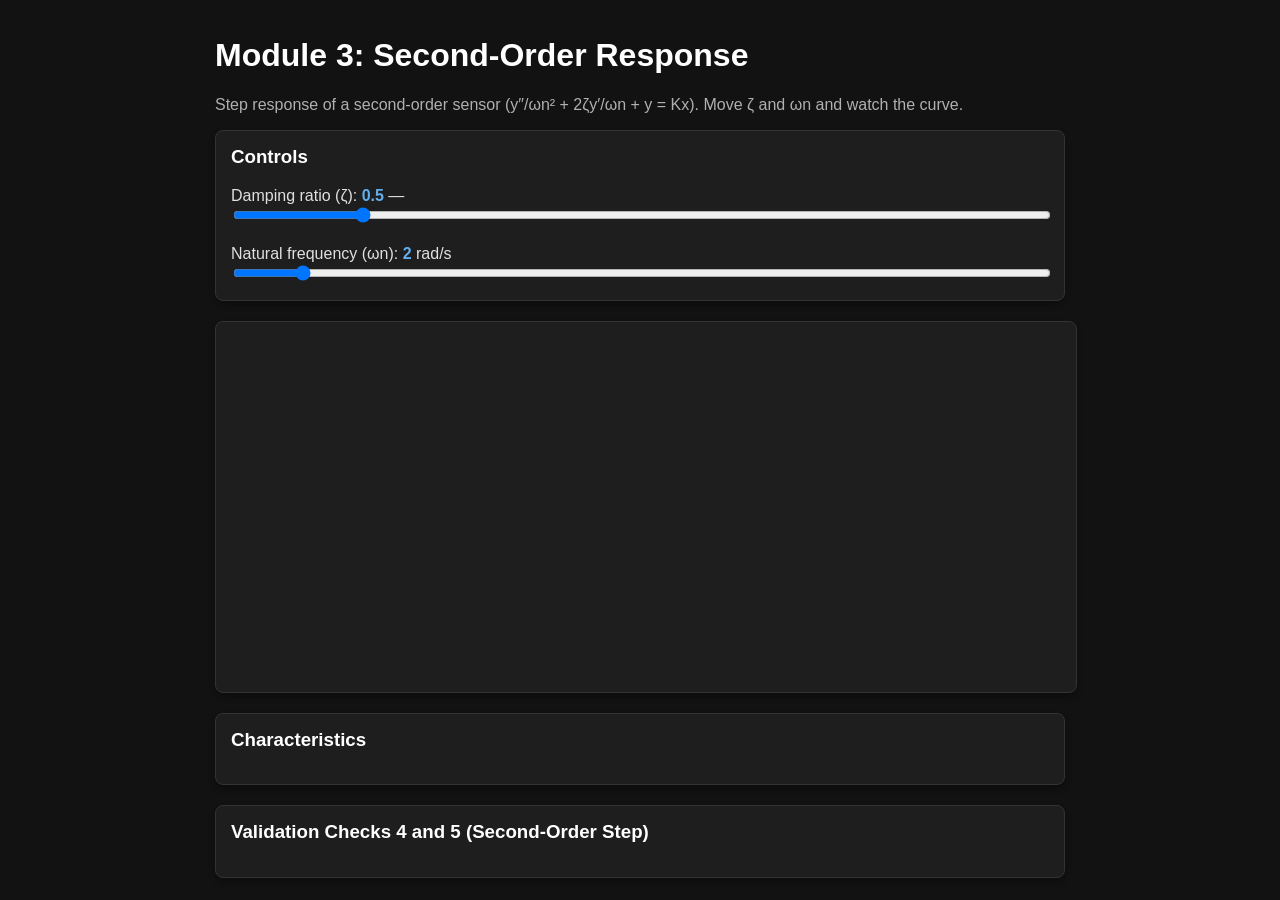
==== module3.html @ bf4c7bb0 "Add files via upload" ====
<!DOCTYPE html>
<html lang="en">
<head>
<meta charset="UTF-8">
<meta name="viewport" content="width=device-width, initial-scale=1">
<title>Dynamic Characteristics Toolkit - Module 3</title>
<script src="https://cdn.plot.ly/plotly-2.35.2.min.js"></script>
<script src="model.js"></script>
</head>
<body style="font-family: sans-serif; max-width: 850px; margin: auto; padding: 16px; background-color: #121212; color: #e0e0e0;">

  <h1 style="color: #ffffff;">Module 3: Second-Order Response</h1>
  <p style="color: #b0b0b0;">Step response of a second-order sensor (y″/ωn² + 2ζy′/ωn + y = Kx). Move ζ and ωn and watch the curve.</p>

  <div style="background: #1e1e1e; padding: 15px; border-radius: 8px; box-shadow: 0 4px 6px rgba(0,0,0,0.3); border: 1px solid #333;">
    <h3 style="color: #ffffff; margin-top: 0;">Controls</h3>

    <label>Damping ratio (ζ): <b id="zetaValue" style="color: #61afef;">0.5</b> — <b id="caseLabel" style="color: #e5c07b;"></b></label><br>
    <input id="zeta" type="range" min="0.05" max="3" step="0.05" value="0.5" style="width:100%"><br><br>

    <label>Natural frequency (ωn): <b id="wnValue" style="color: #61afef;">2</b> rad/s</label><br>
    <input id="wn" type="range" min="0.5" max="20" step="0.5" value="2" style="width:100%">
  </div>

  <!-- Main Response Plot -->
  <div id="plot" style="width:100%; height:360px; margin-top: 20px; background: #1e1e1e; border-radius: 8px; padding: 5px; box-shadow: 0 4px 6px rgba(0,0,0,0.3); border: 1px solid #333;"></div>

  <!-- Characteristics read-out -->
  <div style="background: #1e1e1e; padding: 15px; border-radius: 8px; box-shadow: 0 4px 6px rgba(0,0,0,0.3); border: 1px solid #333; margin-top: 20px;">
    <h3 style="color: #ffffff; margin-top: 0;">Characteristics</h3>
    <p id="charResult" style="font-weight: bold; color: #61afef; line-height: 1.6;"></p>
  </div>

  <!-- Validation checks 4 and 5 (fixed values, independent of the sliders) -->
  <div style="background: #1e1e1e; padding: 15px; border-radius: 8px; box-shadow: 0 4px 6px rgba(0,0,0,0.3); border: 1px solid #333; margin-top: 20px;">
    <h3 style="color: #ffffff; margin-top: 0;">Validation Checks 4 and 5 (Second-Order Step)</h3>
    <p id="validationResult" style="font-weight: bold; color: #61afef; line-height: 1.6;"></p>
  </div>

<script>
const PASS = '<b style="color: #98c379;">PASS</b>';
const FAIL = '<b style="color: #e06c75;">FAIL</b>';

function caseName(zeta) {
  if (zeta < 1 - ZETA_CRIT_TOL) return 'Underdamped';
  if (zeta <= 1 + ZETA_CRIT_TOL) return 'Critically damped';
  return 'Overdamped';
}

function draw() {
  const zeta = parseFloat(document.getElementById('zeta').value);
  const wn = parseFloat(document.getElementById('wn').value);

  document.getElementById('zetaValue').textContent = zeta;
  document.getElementById('wnValue').textContent = wn;
  document.getElementById('caseLabel').textContent = caseName(zeta);

  // All maths comes from model.js
  const t = timeVector(zeta, wn);
  const y = stepResponse(t, zeta, wn);
  const c = characteristics(zeta, wn);
  const tEnd = t[t.length - 1];

  const traces = [
    { x: t, y: y, mode: 'lines', name: 'Response', line: { color: '#61afef', width: 3 } },
    { x: [0, tEnd], y: [1, 1], mode: 'lines', name: 'Final value', line: { color: '#555555', width: 1, dash: 'dash' } }
  ];

  if (c.tp !== null) {
    traces.push({
      x: [c.tp], y: [1 + c.Mp], mode: 'markers', name: 'Peak',
      marker: { color: '#e06c75', size: 10 }
    });
    document.getElementById('charResult').innerHTML =
      `Damped frequency ωd = ${c.wd.toFixed(3)} rad/s<br>` +
      `Peak time tp = π/ωd = ${c.tp.toFixed(3)} s<br>` +
      `Overshoot Mp = ${(c.Mp * 100).toFixed(1)} % (peak value ${(1 + c.Mp).toFixed(3)})`;
  } else {
    document.getElementById('charResult').innerHTML =
      `No overshoot and no peak time: the response never exceeds the final value.<br>` +
      `<span style="color: #e5c07b;">tp, Mp and ωd exist only for ζ &lt; 1.</span>`;
  }

  const layout = {
    paper_bgcolor: '#1e1e1e',
    plot_bgcolor: '#1e1e1e',
    font: { color: '#e0e0e0' },
    title: { text: 'Step Response y(t)/(KA)', font: { size: 14 } },
    xaxis: { title: 'Time t (s)', gridcolor: '#333333', zerolinecolor: '#555555' },
    yaxis: { title: 'y(t)/(KA)', gridcolor: '#333333', zerolinecolor: '#555555' },
    margin: { t: 30, b: 40, l: 50, r: 20 },
    legend: { orientation: 'h', y: -0.25 }
  };
  Plotly.react('plot', traces, layout);
}

function validate() {
  // Check 4: zeta = 0.5, wn = 2 -> overshoot 16.3 %
  const c4 = characteristics(0.5, 2);
  const y4 = stepResponse(timeVector(0.5, 2), 0.5, 2);
  const sampled4 = Math.max(...y4) - 1;
  const ok4 = Math.abs(c4.Mp - 0.163) < 0.001 && Math.abs(sampled4 - 0.163) < 0.002;

  // Check 5: zeta = 1 -> no overshoot
  const c5 = characteristics(1, 2);
  const y5 = stepResponse(timeVector(1, 2), 1, 2);
  const ok5 = Math.max(...y5) <= 1 && c5.Mp === null;

  document.getElementById('validationResult').innerHTML =
    `Check 4 (ζ = 0.5): overshoot = ${(c4.Mp * 100).toFixed(1)} % (Expected: 16.3 %), ` +
    `peak read from the curve = ${(sampled4 * 100).toFixed(1)} % — ${ok4 ? PASS : FAIL}<br>` +
    `Check 5 (ζ = 1): maximum of curve = ${Math.max(...y5).toFixed(4)} (Expected: no overshoot, ≤ 1) — ${ok5 ? PASS : FAIL}`;
}

document.getElementById('zeta').addEventListener('input', draw);
document.getElementById('wn').addEventListener('input', draw);
validate();
draw();
</script>
</body>
</html>
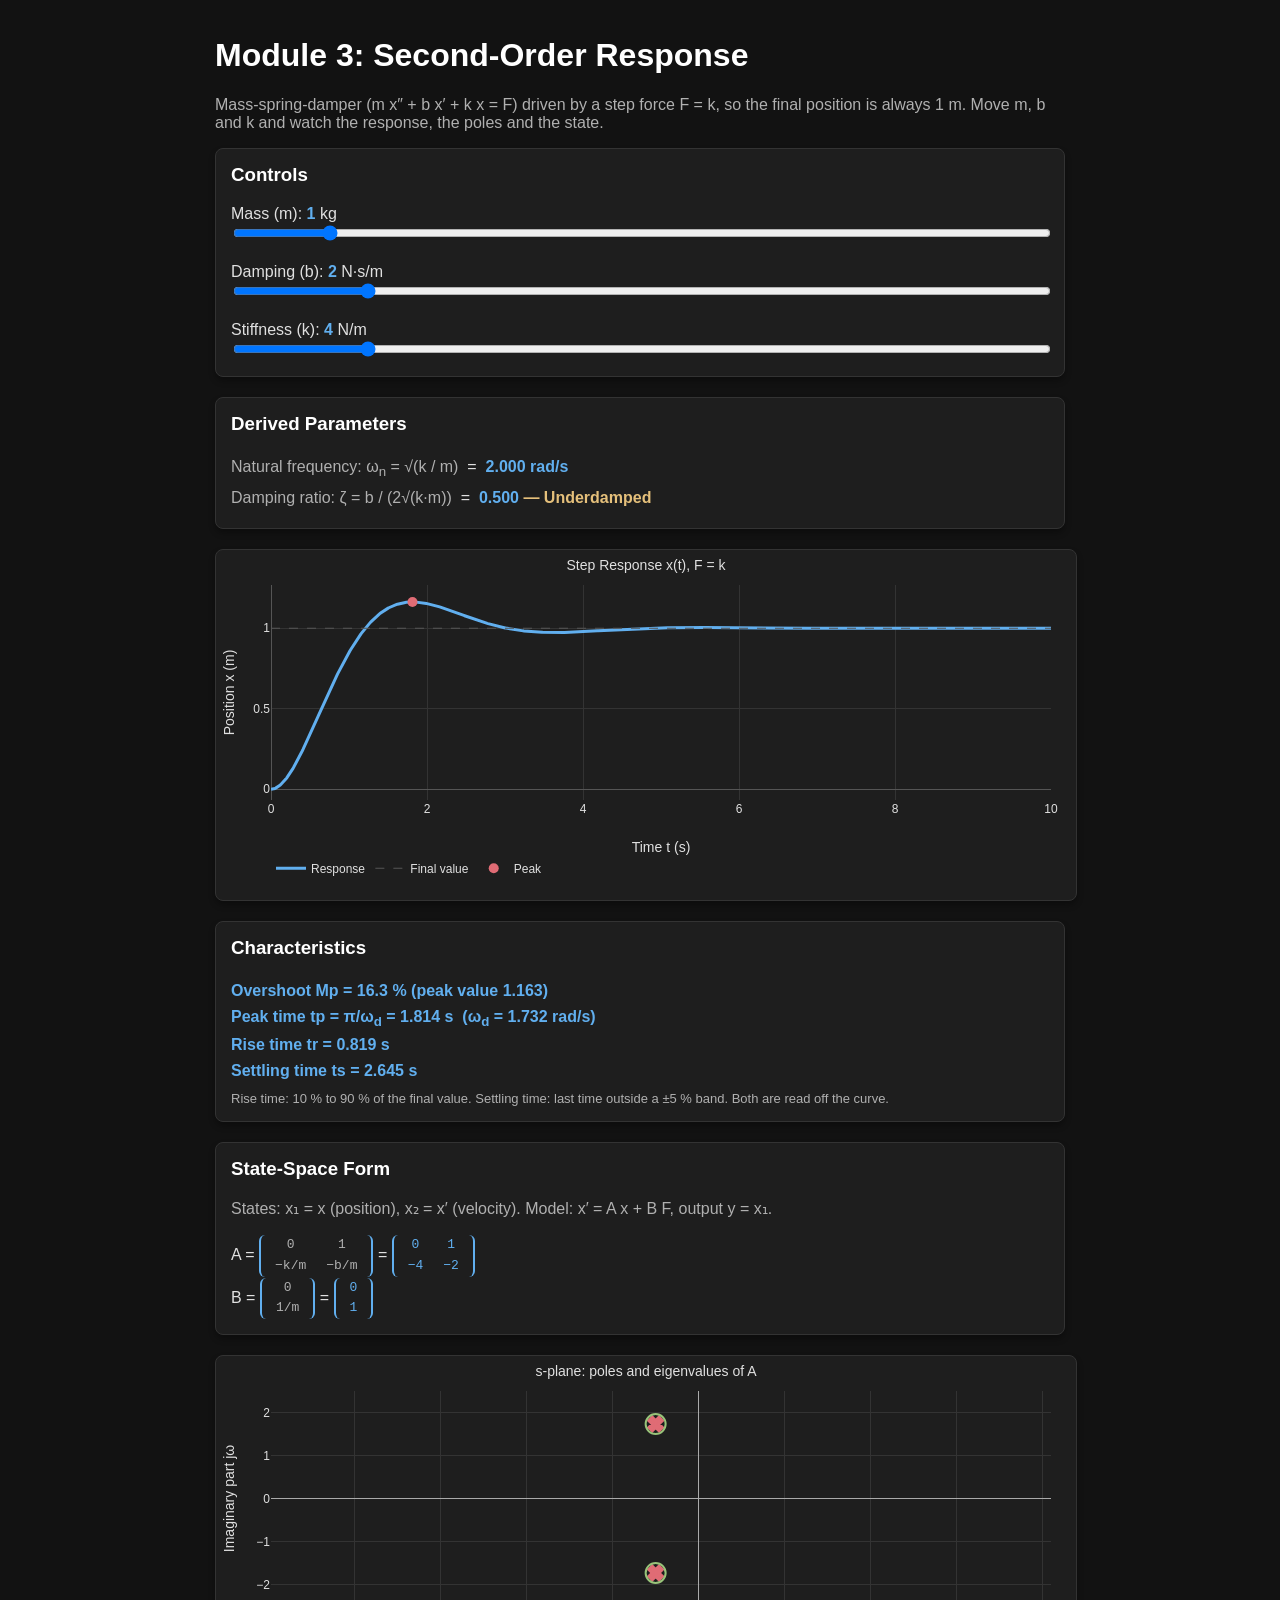
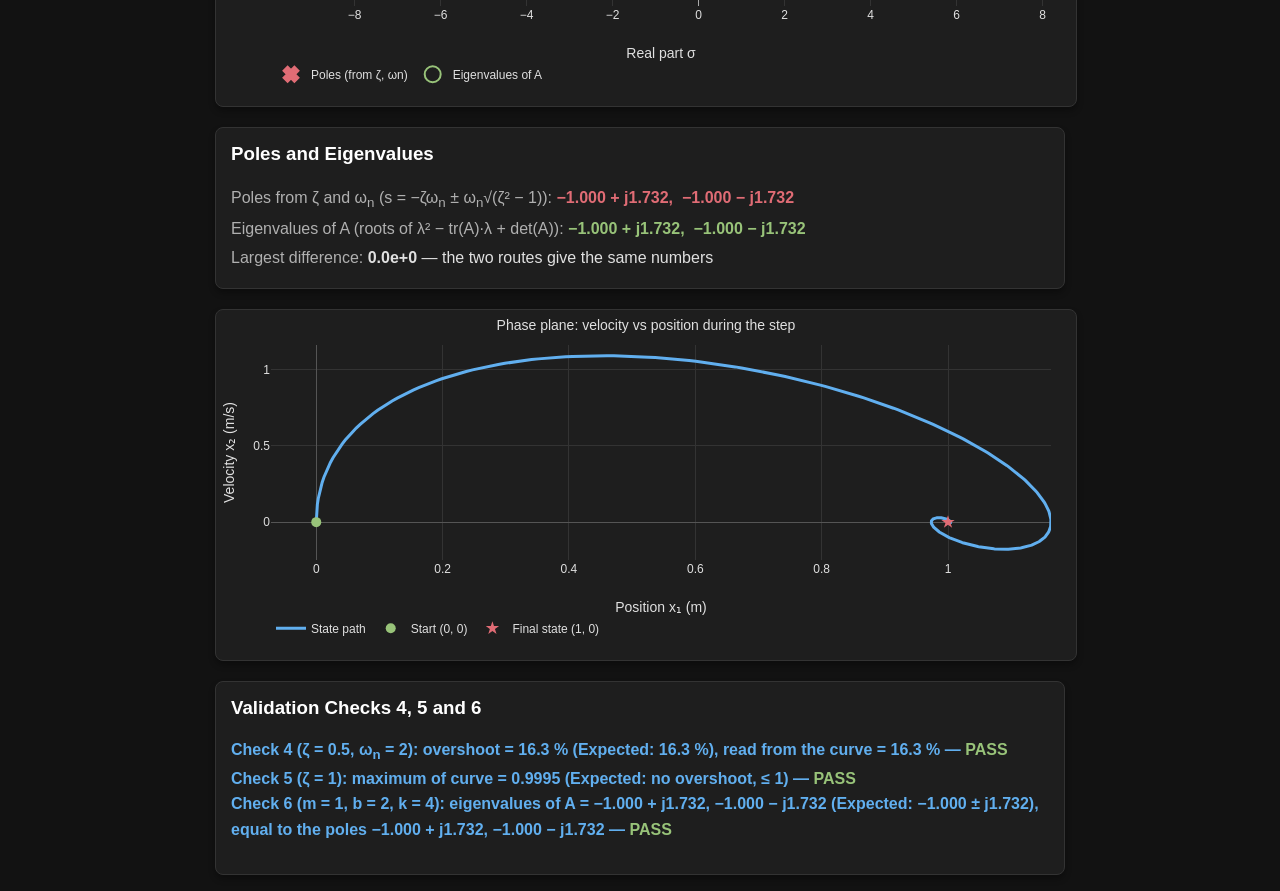
==== commit 7d49315d: "Update module3.html State Space Modeling add-ons" ====
--- a/module3.html
+++ b/module3.html
@@ -5,95 +5,420 @@
 <meta name="viewport" content="width=device-width, initial-scale=1">
 <title>Dynamic Characteristics Toolkit - Module 3</title>
 <script src="https://cdn.plot.ly/plotly-2.35.2.min.js"></script>
-<script src="model.js"></script>
 </head>
 <body style="font-family: sans-serif; max-width: 850px; margin: auto; padding: 16px; background-color: #121212; color: #e0e0e0;">
 
   <h1 style="color: #ffffff;">Module 3: Second-Order Response</h1>
-  <p style="color: #b0b0b0;">Step response of a second-order sensor (y″/ωn² + 2ζy′/ωn + y = Kx). Move ζ and ωn and watch the curve.</p>
+  <p style="color: #b0b0b0;">Mass-spring-damper (m x″ + b x′ + k x = F) driven by a step force F = k, so the final position is always 1 m. Move m, b and k and watch the response, the poles and the state.</p>
 
   <div style="background: #1e1e1e; padding: 15px; border-radius: 8px; box-shadow: 0 4px 6px rgba(0,0,0,0.3); border: 1px solid #333;">
     <h3 style="color: #ffffff; margin-top: 0;">Controls</h3>
 
-    <label>Damping ratio (ζ): <b id="zetaValue" style="color: #61afef;">0.5</b> — <b id="caseLabel" style="color: #e5c07b;"></b></label><br>
-    <input id="zeta" type="range" min="0.05" max="3" step="0.05" value="0.5" style="width:100%"><br><br>
-
-    <label>Natural frequency (ωn): <b id="wnValue" style="color: #61afef;">2</b> rad/s</label><br>
-    <input id="wn" type="range" min="0.5" max="20" step="0.5" value="2" style="width:100%">
+    <label>Mass (m): <b id="mValue" style="color: #61afef;">1</b> kg</label><br>
+    <input id="m" type="range" min="0.5" max="5" step="0.5" value="1" style="width:100%"><br><br>
+
+    <label>Damping (b): <b id="bValue" style="color: #61afef;">2</b> N·s/m</label><br>
+    <input id="b" type="range" min="0.5" max="10" step="0.5" value="2" style="width:100%"><br><br>
+
+    <label>Stiffness (k): <b id="kValue" style="color: #61afef;">4</b> N/m</label><br>
+    <input id="k" type="range" min="1" max="20" step="1" value="4" style="width:100%">
+  </div>
+
+  <!-- Derived parameters with their equations -->
+  <div style="background: #1e1e1e; padding: 15px; border-radius: 8px; box-shadow: 0 4px 6px rgba(0,0,0,0.3); border: 1px solid #333; margin-top: 20px;">
+    <h3 style="color: #ffffff; margin-top: 0;">Derived Parameters</h3>
+    <p id="derived" style="line-height: 1.8; margin: 0;"></p>
   </div>
 
   <!-- Main Response Plot -->
-  <div id="plot" style="width:100%; height:360px; margin-top: 20px; background: #1e1e1e; border-radius: 8px; padding: 5px; box-shadow: 0 4px 6px rgba(0,0,0,0.3); border: 1px solid #333;"></div>
-
-  <!-- Characteristics read-out -->
+  <div id="plot" style="width:100%; height:340px; margin-top: 20px; background: #1e1e1e; border-radius: 8px; padding: 5px; box-shadow: 0 4px 6px rgba(0,0,0,0.3); border: 1px solid #333;"></div>
+
+  <!-- Characteristics -->
   <div style="background: #1e1e1e; padding: 15px; border-radius: 8px; box-shadow: 0 4px 6px rgba(0,0,0,0.3); border: 1px solid #333; margin-top: 20px;">
     <h3 style="color: #ffffff; margin-top: 0;">Characteristics</h3>
-    <p id="charResult" style="font-weight: bold; color: #61afef; line-height: 1.6;"></p>
-  </div>
-
-  <!-- Validation checks 4 and 5 (fixed values, independent of the sliders) -->
+    <p id="charResult" style="font-weight: bold; color: #61afef; line-height: 1.6; margin-bottom: 8px;"></p>
+    <p style="color: #b0b0b0; font-size: 13px; margin: 0;">Rise time: 10 % to 90 % of the final value. Settling time: last time outside a ±5 % band. Both are read off the curve.</p>
+  </div>
+
+  <!-- State space -->
   <div style="background: #1e1e1e; padding: 15px; border-radius: 8px; box-shadow: 0 4px 6px rgba(0,0,0,0.3); border: 1px solid #333; margin-top: 20px;">
-    <h3 style="color: #ffffff; margin-top: 0;">Validation Checks 4 and 5 (Second-Order Step)</h3>
+    <h3 style="color: #ffffff; margin-top: 0;">State-Space Form</h3>
+    <p style="color: #b0b0b0; margin-top: 0;">States: x₁ = x (position), x₂ = x′ (velocity). Model: x′ = A x + B F, output y = x₁.</p>
+    <div id="stateSpace" style="overflow-x: auto; line-height: 2.6;"></div>
+  </div>
+
+  <!-- s-plane -->
+  <div id="splane" style="width:100%; height:340px; margin-top: 20px; background: #1e1e1e; border-radius: 8px; padding: 5px; box-shadow: 0 4px 6px rgba(0,0,0,0.3); border: 1px solid #333;"></div>
+
+  <div style="background: #1e1e1e; padding: 15px; border-radius: 8px; box-shadow: 0 4px 6px rgba(0,0,0,0.3); border: 1px solid #333; margin-top: 20px;">
+    <h3 style="color: #ffffff; margin-top: 0;">Poles and Eigenvalues</h3>
+    <p id="poleResult" style="line-height: 1.8; margin: 0;"></p>
+  </div>
+
+  <!-- Phase plane -->
+  <div id="phase" style="width:100%; height:340px; margin-top: 20px; background: #1e1e1e; border-radius: 8px; padding: 5px; box-shadow: 0 4px 6px rgba(0,0,0,0.3); border: 1px solid #333;"></div>
+
+  <!-- Validation -->
+  <div style="background: #1e1e1e; padding: 15px; border-radius: 8px; box-shadow: 0 4px 6px rgba(0,0,0,0.3); border: 1px solid #333; margin-top: 20px;">
+    <h3 style="color: #ffffff; margin-top: 0;">Validation Checks 4, 5 and 6</h3>
     <p id="validationResult" style="font-weight: bold; color: #61afef; line-height: 1.6;"></p>
   </div>
+
+<script>
+// ===== MODEL (formerly model.js): pure maths, no page code =====
+// model.js: second-order sensor model (Module 3 maths, no UI code)
+//
+// Conventions
+//   time in seconds, wn in rad/s, zeta dimensionless (must be > 0)
+//   stepResponse returns the actual output K*A*(normalised curve)
+//   Mp is a FRACTION (0.163 = 16.3 %), not a percentage
+//   tp, Mp, wd are null when zeta >= 1 (no oscillation, so they do not exist)
+
+const ZETA_CRIT_TOL = 1e-3; // |zeta - 1| below this is treated as critically damped
+
+function checkParams(zeta, wn) {
+  if (!(zeta > 0) || !(wn > 0)) {
+    throw new Error("zeta and wn must both be > 0");
+  }
+}
+
+// Decay rate of the SLOWEST part of the response (rad/s).
+// This decides how long we must wait for the curve to settle.
+function slowestRate(zeta, wn) {
+  if (zeta < 1 - ZETA_CRIT_TOL) return zeta * wn;                         // envelope e^(-zeta*wn*t)
+  if (zeta <= 1 + ZETA_CRIT_TOL) return wn;                               // double pole at -wn
+  return wn * (zeta - Math.sqrt(zeta * zeta - 1));                        // slow real pole
+}
+
+// numpy: np.linspace(0, tEnd, n)
+// Window = 10 time constants of the slowest decay, capped at 100/wn
+// so a very small zeta does not produce an enormous window.
+function timeVector(zeta, wn, n = 1000) {
+  checkParams(zeta, wn);
+  const tEnd = Math.min(10 / slowestRate(zeta, wn), 100 / wn);
+  return Array.from({ length: n }, (_, i) => (tEnd * i) / (n - 1));
+}
+
+// ---- the three step responses (normalised: y/(K*A)) ----
+
+// zeta < 1:  1 - e^(-sigma t) [cos(wd t) + (sigma/wd) sin(wd t)]
+function underdamped(t, zeta, wn) {
+  const sigma = zeta * wn;
+  const wd = wn * Math.sqrt(1 - zeta * zeta);
+  return t.map(ti =>
+    1 - Math.exp(-sigma * ti) * (Math.cos(wd * ti) + (sigma / wd) * Math.sin(wd * ti))
+  );
+}
+
+// zeta = 1:  1 - (1 + wn t) e^(-wn t)
+function critical(t, wn) {
+  return t.map(ti => 1 - (1 + wn * ti) * Math.exp(-wn * ti));
+}
+
+// zeta > 1:  1 - (z+r)/(2r) e^(-wn(z-r)t) + (z-r)/(2r) e^(-wn(z+r)t),  r = sqrt(z^2-1)
+function overdamped(t, zeta, wn) {
+  const r = Math.sqrt(zeta * zeta - 1);
+  const c1 = (zeta + r) / (2 * r);
+  const c2 = (zeta - r) / (2 * r);
+  const p1 = wn * (zeta - r); // slow pole
+  const p2 = wn * (zeta + r); // fast pole
+  return t.map(ti => 1 - c1 * Math.exp(-p1 * ti) + c2 * Math.exp(-p2 * ti));
+}
+
+// Public entry point: picks the branch from zeta.
+// numpy: y = K*A * f(t)   ->   JS: t.map(...) then scale
+function stepResponse(t, zeta, wn, K = 1, A = 1) {
+  checkParams(zeta, wn);
+  let base;
+  if (zeta < 1 - ZETA_CRIT_TOL) base = underdamped(t, zeta, wn);
+  else if (zeta <= 1 + ZETA_CRIT_TOL) base = critical(t, wn);
+  else base = overdamped(t, zeta, wn);
+  return base.map(v => K * A * v);
+}
+
+// Mp = exp(-pi*zeta/sqrt(1-zeta^2)),  tp = pi/wd,  wd = wn*sqrt(1-zeta^2)
+function characteristics(zeta, wn) {
+  checkParams(zeta, wn);
+  if (zeta >= 1 - ZETA_CRIT_TOL) {
+    return { wd: null, tp: null, Mp: null };
+  }
+  const root = Math.sqrt(1 - zeta * zeta);
+  const wd = wn * root;
+  return {
+    wd: wd,
+    tp: Math.PI / wd,
+    Mp: Math.exp((-Math.PI * zeta) / root),
+  };
+}
+
+// ===== State-space part: m, b, k  ->  matrices, eigenvalues, poles =====
+// Model: m x'' + b x' + k x = F,  states x1 = x, x2 = x'
+// Step force is F = k, so the final position is F/k = 1 (as in the State-Space notes)
+
+function checkMBK(m, b, k) {
+  if (!(m > 0) || !(b > 0) || !(k > 0)) {
+    throw new Error("m, b and k must all be > 0");
+  }
+}
+
+// From the notes (Example 3):  wn = sqrt(k/m),  zeta = b / (2 sqrt(k m))
+function dampingFromMBK(m, b, k) {
+  checkMBK(m, b, k);
+  return { wn: Math.sqrt(k / m), zeta: b / (2 * Math.sqrt(k * m)) };
+}
+
+// x' = A x + B F,   A = [[0, 1], [-k/m, -b/m]],   B = [0, 1/m]  (a column, stored flat)
+function buildMatrices(m, b, k) {
+  checkMBK(m, b, k);
+  return {
+    A: [[0, 1], [-k / m, -b / m]],
+    B: [0, 1 / m],
+  };
+}
+
+// MATRIX route: eigenvalues of a 2x2 matrix from its trace and determinant.
+// det(lambda I - A) = lambda^2 - tr*lambda + det = 0
+// lambda = tr/2 +- sqrt(tr^2/4 - det)
+function eigenvaluesOfA(A) {
+  const tr = A[0][0] + A[1][1];
+  const det = A[0][0] * A[1][1] - A[0][1] * A[1][0];
+  const disc = (tr * tr) / 4 - det;
+  if (disc >= 0) {
+    const r = Math.sqrt(disc);
+    return [{ re: tr / 2 + r, im: 0 }, { re: tr / 2 - r, im: 0 }];
+  }
+  const w = Math.sqrt(-disc);
+  return [{ re: tr / 2, im: w }, { re: tr / 2, im: -w }];
+}
+
+// FORMULA route: poles from zeta and wn.  s = -zeta*wn +- wn*sqrt(zeta^2 - 1)
+// Does not use the matrix A at all, so comparing it with eigenvaluesOfA is a real check.
+function polesFromZetaWn(zeta, wn) {
+  checkParams(zeta, wn);
+  const d = zeta * zeta - 1;
+  if (d >= 0) {
+    const r = wn * Math.sqrt(d);
+    return [{ re: -zeta * wn + r, im: 0 }, { re: -zeta * wn - r, im: 0 }];
+  }
+  const wd = wn * Math.sqrt(-d);
+  return [{ re: -zeta * wn, im: wd }, { re: -zeta * wn, im: -wd }];
+}
+
+// ===== RK4 simulation of the state equation x' = A x + B u(t) =====
+
+// Generic RK4 (Section 6.2 / 7.1 of the notes), single input u(t).
+// Takes nSteps steps of size h; records the state at step 0 and then every `every` steps.
+function simulate(A, B, u, x0, h, nSteps, every = 1) {
+  // f(x, t) = A x + B u(t): the slope of every state
+  const f = (x, t) =>
+    A.map((row, i) => row.reduce((sum, a, j) => sum + a * x[j], 0) + B[i] * u(t));
+  const add = (x, k, c) => x.map((xi, i) => xi + c * k[i]); // x + c*k
+
+  let x = x0.slice();
+  const T = [0];
+  const X = [x0.slice()];
+  for (let step = 0; step < nSteps; step++) {
+    const t = step * h;
+    const k1 = f(x, t);
+    const k2 = f(add(x, k1, h / 2), t + h / 2);
+    const k3 = f(add(x, k2, h / 2), t + h / 2);
+    const k4 = f(add(x, k3, h), t + h);
+    x = x.map((xi, i) => xi + (h / 6) * (k1[i] + 2 * k2[i] + 2 * k3[i] + k4[i]));
+    if ((step + 1) % every === 0) {
+      T.push((step + 1) * h);
+      X.push(x.slice());
+    }
+  }
+  return { T, X };
+}
+
+// Step response of the mass-spring-damper from rest, with step force F = k (final position = 1).
+// Returns the SAME time samples as timeVector(zeta, wn, n), so it can be compared point by point
+// with stepResponse().  x1 = position, x2 = velocity (x1 vs x2 is the phase plane).
+// Internal step: h <= 1 / (20 * largest |eigenvalue|), the notes' "one twentieth" rule.
+function stepStateSpace(m, b, k, n = 1000) {
+  const { wn, zeta } = dampingFromMBK(m, b, k);
+  const { A, B } = buildMatrices(m, b, k);
+  const t = timeVector(zeta, wn, n);
+  const tEnd = t[n - 1];
+
+  const fastest = Math.max(...eigenvaluesOfA(A).map(e => Math.hypot(e.re, e.im)));
+  const perSample = Math.max(1, Math.ceil((tEnd * 20 * fastest) / (n - 1))); // RK4 steps between samples
+  const nSteps = perSample * (n - 1);
+  const h = tEnd / nSteps;
+
+  const F = k;
+  const { T, X } = simulate(A, B, () => F, [0, 0], h, nSteps, perSample);
+  return { t: T, x1: X.map(x => x[0]), x2: X.map(x => x[1]), h };
+}
+
+// ===== Rise time and settling time, read numerically off a sampled curve =====
+// Both work on arrays (t, y) from stepResponse() or stepStateSpace(), for ANY damping case.
+// `final` is the steady-state value: 1 for the normalised curves, K*A otherwise.
+
+// Time at which the curve first reaches `level` (linear interpolation between samples).
+function firstCrossing(t, y, level) {
+  for (let i = 1; i < y.length; i++) {
+    if (y[i - 1] < level && y[i] >= level) {
+      return t[i - 1] + ((level - y[i - 1]) / (y[i] - y[i - 1])) * (t[i] - t[i - 1]);
+    }
+  }
+  return null; // never reached
+}
+
+// Rise time = time from 10 % to 90 % of the final value (first crossings).
+function riseTime(t, y, final = 1) {
+  const t10 = firstCrossing(t, y, 0.1 * final);
+  const t90 = firstCrossing(t, y, 0.9 * final);
+  if (t10 === null || t90 === null) return null;
+  return t90 - t10;
+}
+
+// Settling time = last moment the curve is outside the band final*(1 +- band); stays inside after.
+// Returns 0 if it never leaves the band, null if it is still outside at the end of the window.
+function settlingTime(t, y, final = 1, band = 0.05) {
+  const hi = final * (1 + band);
+  const lo = final * (1 - band);
+  let last = -1; // index of the last sample outside the band
+  for (let i = 0; i < y.length; i++) {
+    if (y[i] > hi || y[i] < lo) last = i;
+  }
+  if (last === -1) return 0;
+  if (last === y.length - 1) return null;
+  // the band edge that the curve crossed between sample `last` and `last + 1`
+  const edge = y[last] > hi ? hi : lo;
+  return t[last] + ((edge - y[last]) / (y[last + 1] - y[last])) * (t[last + 1] - t[last]);
+}
+// ===== END MODEL =====
+</script>
 
 <script>
 const PASS = '<b style="color: #98c379;">PASS</b>';
 const FAIL = '<b style="color: #e06c75;">FAIL</b>';
 
+// ---------- display helpers ----------
+const minus = s => s.replace(/-/g, '−');
+const f3 = v => minus(v.toFixed(3));
+const fmtNum = v => minus(String(+v.toFixed(3)));
+function fmtC(c) {
+  if (c.im === 0) return f3(c.re);
+  return `${f3(c.re)} ${c.im >= 0 ? '+' : '−'} j${Math.abs(c.im).toFixed(3)}`;
+}
+function matrixHTML(rows, color) {
+  const cells = rows.map(r =>
+    '<tr>' + r.map(v => `<td style="padding: 0 10px; text-align: center; color: ${color};">${v}</td>`).join('') + '</tr>'
+  ).join('');
+  return '<span style="display: inline-block; vertical-align: middle; border-left: 2px solid #61afef; border-right: 2px solid #61afef; border-radius: 6px; padding: 0 4px; font-family: monospace; line-height: 1.6;">' +
+         `<table style="border-collapse: collapse;">${cells}</table></span>`;
+}
 function caseName(zeta) {
   if (zeta < 1 - ZETA_CRIT_TOL) return 'Underdamped';
   if (zeta <= 1 + ZETA_CRIT_TOL) return 'Critically damped';
   return 'Overdamped';
 }
-
+function baseLayout(title, xTitle, yTitle) {
+  return {
+    paper_bgcolor: '#1e1e1e',
+    plot_bgcolor: '#1e1e1e',
+    font: { color: '#e0e0e0' },
+    title: { text: title, font: { size: 14 } },
+    xaxis: { title: xTitle, gridcolor: '#333333', zerolinecolor: '#555555' },
+    yaxis: { title: yTitle, gridcolor: '#333333', zerolinecolor: '#555555' },
+    margin: { t: 30, b: 40, l: 50, r: 20 },
+    legend: { orientation: 'h', y: -0.25 }
+  };
+}
+const PLOT_CONFIG = { responsive: true };
+
+// ---------- main redraw ----------
 function draw() {
-  const zeta = parseFloat(document.getElementById('zeta').value);
-  const wn = parseFloat(document.getElementById('wn').value);
-
-  document.getElementById('zetaValue').textContent = zeta;
-  document.getElementById('wnValue').textContent = wn;
-  document.getElementById('caseLabel').textContent = caseName(zeta);
-
-  // All maths comes from model.js
+  const m = parseFloat(document.getElementById('m').value);
+  const b = parseFloat(document.getElementById('b').value);
+  const k = parseFloat(document.getElementById('k').value);
+
+  document.getElementById('mValue').textContent = m;
+  document.getElementById('bValue').textContent = b;
+  document.getElementById('kValue').textContent = k;
+
+  // everything below follows from m, b, k
+  const { wn, zeta } = dampingFromMBK(m, b, k);
+  const { A, B } = buildMatrices(m, b, k);
   const t = timeVector(zeta, wn);
   const y = stepResponse(t, zeta, wn);
   const c = characteristics(zeta, wn);
+  const tr = riseTime(t, y);
+  const ts = settlingTime(t, y);
   const tEnd = t[t.length - 1];
 
+  // Derived parameters: equation in m, b, k, then the value
+  document.getElementById('derived').innerHTML =
+    `<span style="color: #b0b0b0;">Natural frequency: ω<sub>n</sub> = √(k / m)</span> &nbsp;=&nbsp; <b style="color: #61afef;">${wn.toFixed(3)} rad/s</b><br>` +
+    `<span style="color: #b0b0b0;">Damping ratio: ζ = b / (2√(k·m))</span> &nbsp;=&nbsp; <b style="color: #61afef;">${zeta.toFixed(3)}</b> ` +
+    `<b style="color: #e5c07b;">— ${caseName(zeta)}</b>`;
+
+  // Step response plot
   const traces = [
     { x: t, y: y, mode: 'lines', name: 'Response', line: { color: '#61afef', width: 3 } },
     { x: [0, tEnd], y: [1, 1], mode: 'lines', name: 'Final value', line: { color: '#555555', width: 1, dash: 'dash' } }
   ];
-
+  let charText = '';
   if (c.tp !== null) {
-    traces.push({
-      x: [c.tp], y: [1 + c.Mp], mode: 'markers', name: 'Peak',
-      marker: { color: '#e06c75', size: 10 }
-    });
-    document.getElementById('charResult').innerHTML =
-      `Damped frequency ωd = ${c.wd.toFixed(3)} rad/s<br>` +
-      `Peak time tp = π/ωd = ${c.tp.toFixed(3)} s<br>` +
-      `Overshoot Mp = ${(c.Mp * 100).toFixed(1)} % (peak value ${(1 + c.Mp).toFixed(3)})`;
+    traces.push({ x: [c.tp], y: [1 + c.Mp], mode: 'markers', name: 'Peak', marker: { color: '#e06c75', size: 10 } });
+    charText +=
+      `Overshoot Mp = ${(c.Mp * 100).toFixed(1)} % (peak value ${(1 + c.Mp).toFixed(3)})<br>` +
+      `Peak time tp = π/ω<sub>d</sub> = ${c.tp.toFixed(3)} s &nbsp;(ω<sub>d</sub> = ${c.wd.toFixed(3)} rad/s)<br>`;
   } else {
-    document.getElementById('charResult').innerHTML =
-      `No overshoot and no peak time: the response never exceeds the final value.<br>` +
-      `<span style="color: #e5c07b;">tp, Mp and ωd exist only for ζ &lt; 1.</span>`;
-  }
-
-  const layout = {
-    paper_bgcolor: '#1e1e1e',
-    plot_bgcolor: '#1e1e1e',
-    font: { color: '#e0e0e0' },
-    title: { text: 'Step Response y(t)/(KA)', font: { size: 14 } },
-    xaxis: { title: 'Time t (s)', gridcolor: '#333333', zerolinecolor: '#555555' },
-    yaxis: { title: 'y(t)/(KA)', gridcolor: '#333333', zerolinecolor: '#555555' },
-    margin: { t: 30, b: 40, l: 50, r: 20 },
-    legend: { orientation: 'h', y: -0.25 }
-  };
-  Plotly.react('plot', traces, layout);
-}
-
+    charText += `No overshoot and no peak time (they exist only for ζ &lt; 1).<br>`;
+  }
+  charText += tr === null ? 'Rise time: not reached within the window<br>' : `Rise time tr = ${tr.toFixed(3)} s<br>`;
+  charText += ts === null ? 'Settling time: not settled within the window' : `Settling time ts = ${ts.toFixed(3)} s`;
+  document.getElementById('charResult').innerHTML = charText;
+  Plotly.react('plot', traces, baseLayout('Step Response x(t), F = k', 'Time t (s)', 'Position x (m)'), PLOT_CONFIG);
+
+  // State-space matrices, live
+  const symA = [['0', '1'], ['−k/m', '−b/m']];
+  const symB = [['0'], ['1/m']];
+  const numA = A.map(r => r.map(fmtNum));
+  const numB = B.map(v => [fmtNum(v)]);
+  document.getElementById('stateSpace').innerHTML =
+    `<div style="white-space: nowrap;">A = ${matrixHTML(symA, '#b0b0b0')} = ${matrixHTML(numA, '#61afef')}</div>` +
+    `<div style="white-space: nowrap;">B = ${matrixHTML(symB, '#b0b0b0')} = ${matrixHTML(numB, '#61afef')}</div>`;
+
+  // s-plane: poles (formula route) and eigenvalues of A (matrix route)
+  const poles = polesFromZetaWn(zeta, wn);
+  const eig = eigenvaluesOfA(A);
+  const R = Math.max(...poles.map(p => Math.hypot(p.re, p.im))) * 1.25;
+  const sLayout = baseLayout('s-plane: poles and eigenvalues of A', 'Real part σ', 'Imaginary part jω');
+  sLayout.xaxis.range = [-R, 0.3 * R];
+  sLayout.xaxis.zerolinecolor = '#aaaaaa';
+  sLayout.yaxis.range = [-R, R];
+  sLayout.yaxis.zerolinecolor = '#aaaaaa';
+  sLayout.yaxis.scaleanchor = 'x';
+  sLayout.yaxis.scaleratio = 1;
+  Plotly.react('splane', [
+    { x: poles.map(p => p.re), y: poles.map(p => p.im), mode: 'markers', name: 'Poles (from ζ, ωn)',
+      marker: { symbol: 'x', color: '#e06c75', size: 12, line: { width: 3, color: '#e06c75' } } },
+    { x: eig.map(e => e.re), y: eig.map(e => e.im), mode: 'markers', name: 'Eigenvalues of A',
+      marker: { symbol: 'circle-open', color: '#98c379', size: 20, line: { width: 2, color: '#98c379' } } }
+  ], sLayout, PLOT_CONFIG);
+
+  const diff = Math.max(...eig.map((e, i) => Math.hypot(e.re - poles[i].re, e.im - poles[i].im)));
+  document.getElementById('poleResult').innerHTML =
+    `<span style="color: #b0b0b0;">Poles from ζ and ω<sub>n</sub> (s = −ζω<sub>n</sub> ± ω<sub>n</sub>√(ζ² − 1)):</span> <b style="color: #e06c75;">${fmtC(poles[0])}, &nbsp;${fmtC(poles[1])}</b><br>` +
+    `<span style="color: #b0b0b0;">Eigenvalues of A (roots of λ² − tr(A)·λ + det(A)):</span> <b style="color: #98c379;">${fmtC(eig[0])}, &nbsp;${fmtC(eig[1])}</b><br>` +
+    `<span style="color: #b0b0b0;">Largest difference:</span> <b>${diff.toExponential(1)}</b> — ${diff < 1e-9 ? 'the two routes give the same numbers' : 'MISMATCH'}`;
+
+  // Phase plane from the RK4 state-space simulation
+  const sim = stepStateSpace(m, b, k);
+  const pLayout = baseLayout('Phase plane: velocity vs position during the step', 'Position x₁ (m)', 'Velocity x₂ (m/s)');
+  Plotly.react('phase', [
+    { x: sim.x1, y: sim.x2, mode: 'lines', name: 'State path', line: { color: '#61afef', width: 3 } },
+    { x: [0], y: [0], mode: 'markers', name: 'Start (0, 0)', marker: { color: '#98c379', size: 10 } },
+    { x: [1], y: [0], mode: 'markers', name: 'Final state (1, 0)', marker: { color: '#e06c75', size: 10, symbol: 'star' } }
+  ], pLayout, PLOT_CONFIG);
+}
+
+// ---------- validation (fixed values, independent of the sliders) ----------
 function validate() {
   // Check 4: zeta = 0.5, wn = 2 -> overshoot 16.3 %
   const c4 = characteristics(0.5, 2);
@@ -106,14 +431,24 @@
   const y5 = stepResponse(timeVector(1, 2), 1, 2);
   const ok5 = Math.max(...y5) <= 1 && c5.Mp === null;
 
+  // Check 6: m = 1, b = 2, k = 4 -> eigenvalues -1 +- j1.732, equal to the poles
+  const { A } = buildMatrices(1, 2, 4);
+  const d6 = dampingFromMBK(1, 2, 4);
+  const e6 = eigenvaluesOfA(A);
+  const p6 = polesFromZetaWn(d6.zeta, d6.wn);
+  const okValue = e6.every(e => Math.abs(e.re + 1) < 1e-6 && Math.abs(Math.abs(e.im) - 1.732) < 1e-3);
+  const okEqual = e6.every((e, i) => Math.hypot(e.re - p6[i].re, e.im - p6[i].im) < 1e-9);
+  const ok6 = okValue && okEqual;
+
   document.getElementById('validationResult').innerHTML =
-    `Check 4 (ζ = 0.5): overshoot = ${(c4.Mp * 100).toFixed(1)} % (Expected: 16.3 %), ` +
-    `peak read from the curve = ${(sampled4 * 100).toFixed(1)} % — ${ok4 ? PASS : FAIL}<br>` +
-    `Check 5 (ζ = 1): maximum of curve = ${Math.max(...y5).toFixed(4)} (Expected: no overshoot, ≤ 1) — ${ok5 ? PASS : FAIL}`;
-}
-
-document.getElementById('zeta').addEventListener('input', draw);
-document.getElementById('wn').addEventListener('input', draw);
+    `Check 4 (ζ = 0.5, ω<sub>n</sub> = 2): overshoot = ${(c4.Mp * 100).toFixed(1)} % (Expected: 16.3 %), ` +
+    `read from the curve = ${(sampled4 * 100).toFixed(1)} % — ${ok4 ? PASS : FAIL}<br>` +
+    `Check 5 (ζ = 1): maximum of curve = ${Math.max(...y5).toFixed(4)} (Expected: no overshoot, ≤ 1) — ${ok5 ? PASS : FAIL}<br>` +
+    `Check 6 (m = 1, b = 2, k = 4): eigenvalues of A = ${fmtC(e6[0])}, ${fmtC(e6[1])} ` +
+    `(Expected: −1.000 ± j1.732), equal to the poles ${fmtC(p6[0])}, ${fmtC(p6[1])} — ${ok6 ? PASS : FAIL}`;
+}
+
+['m', 'b', 'k'].forEach(id => document.getElementById(id).addEventListener('input', draw));
 validate();
 draw();
 </script>
